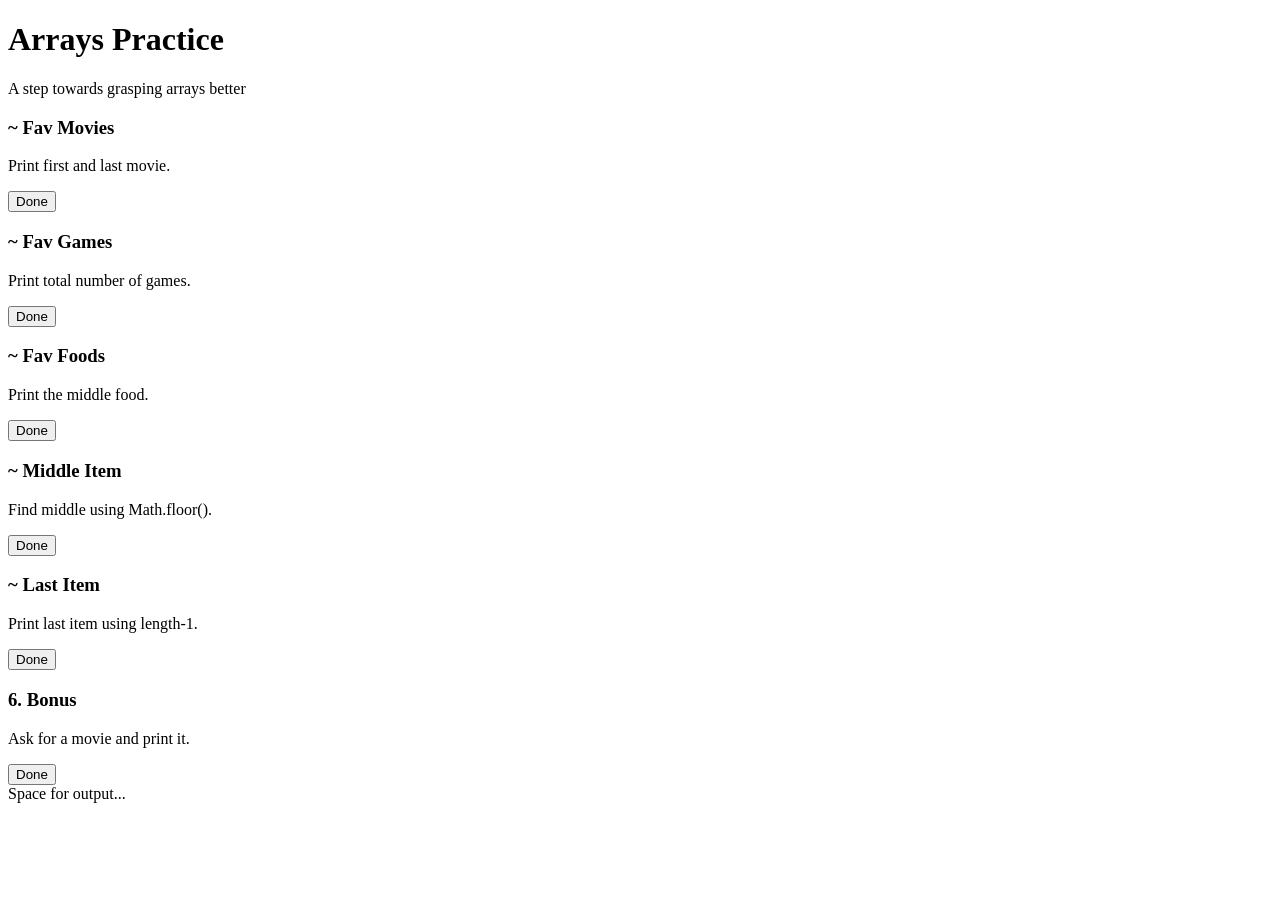
==== Day5/A.HTML @ 925985da "Updated Day5 assignment" ====
<!DOCTYPE html>
<html lang="en">
<head>
<meta charset="UTF-8">
<meta name="viewport" content="width=device-width, initial-scale=1.0">
<title>Arrays Practice</title>


<link rel="stylesheet" href="day5favthings.css">
</head>

<body>

<div class="container">

<h1>Arrays Practice</h1>
<p>A step towards grasping arrays better</p>

<div class="grid">

<div class="box">
<h3>~ Fav Movies</h3>
<p>Print first and last movie.</p>
<button onclick="moviesTask()">Done</button>
</div>

<div class="box">
<h3>~ Fav Games</h3>
<p>Print total number of games.</p>
<button onclick="gamesTask()">Done</button>
</div>

<div class="box">
<h3>~ Fav Foods</h3>
<p>Print the middle food.</p>
<button onclick="foodsTask()">Done</button>
</div>

<div class="box">
<h3>~ Middle Item</h3>
<p>Find middle using Math.floor().</p>
<button onclick="middleTask()">Done</button>
</div>

<div class="box">
<h3>~ Last Item</h3>
<p>Print last item using length-1.</p>
<button onclick="lastTask()">Done</button>
</div>

<div class="box">
<h3>6. Bonus</h3>
<p>Ask for a movie and print it.</p>
<button onclick="bonusTask()">Done</button>
</div>

</div>

<div id="output">
Space for output...
</div>

</div>


<script src="day5favthings.js"></script>

</body>
</html>
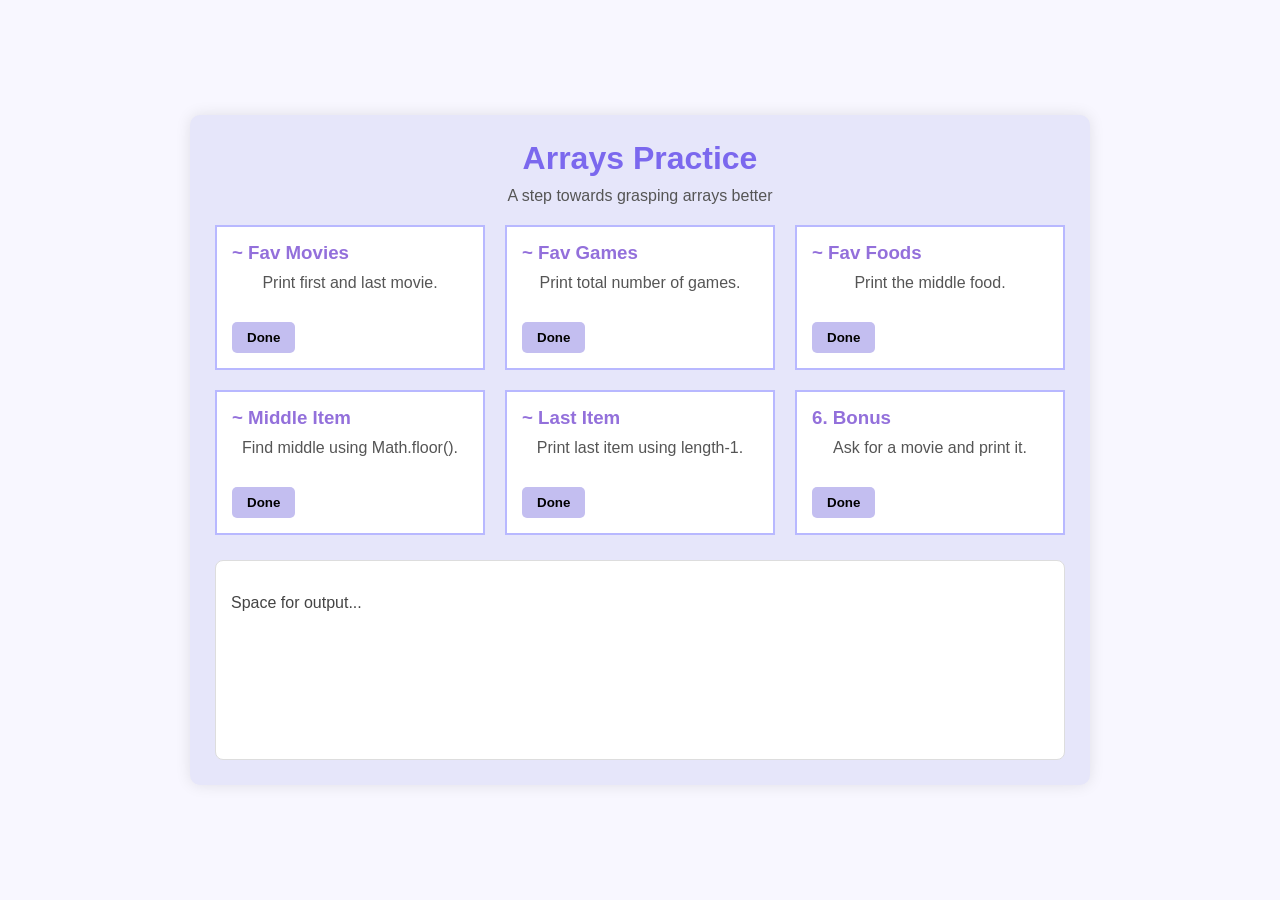
==== commit 03a08175: "Updated Day5 assignment" ====
--- a/Day5/A.HTML
+++ b/Day5/A.HTML
@@ -6,7 +6,8 @@
 <title>Arrays Practice</title>
 
 
-<link rel="stylesheet" href="day5favthings.css">
+<link rel="stylesheet" href="arrays.css">
+<link rel="jss" href="arrays.js">
 </head>
 
 <body>
--- a/Day5/arrays.css
+++ b/Day5/arrays.css
@@ -0,0 +1,86 @@
+* {
+    margin: 0;
+    padding: 0;
+    box-sizing: border-box;
+    font-family: Arial, sans-serif;
+}
+
+body {
+    background: #f8f7ff;
+    color: #333;
+    display: flex;
+    justify-content: center;
+    align-items: center;
+    min-height: 100vh;
+}
+
+.container {
+    width: 90%;
+    max-width: 900px;
+    background: #e6e6fa;
+    padding: 25px;
+    border-radius: 10px;
+    box-shadow: 0 0 15px rgba(0,0,0,0.1);
+}
+
+h1 {
+    text-align: center;
+    margin-bottom: 10px;
+    color: #7b68ee;
+}
+
+p {
+    text-align: center;
+    margin-bottom: 20px;
+    color: #555;
+}
+
+.grid {
+    display: grid;
+    grid-template-columns: repeat(auto-fit, minmax(250px, 1fr));
+    gap: 20px;
+}
+
+.box {
+    border: 2px solid #b8b8ff;
+    border-radius: 0;
+    padding: 15px;
+    background: #fff;
+    transition: transform 0.2s ease, box-shadow 0.2s ease;
+}
+
+.box:hover {
+    transform: translateY(-8px);
+    box-shadow: 0 8px 15px rgba(0,0,0,0.15);
+}
+
+.box h3 {
+    margin-bottom: 10px;
+    color: #9370db;
+}
+
+button {
+    margin-top: 10px;
+    padding: 8px 15px;
+    border: none;
+    border-radius: 5px;
+    background: #c3bef0;
+    cursor: pointer;
+    font-weight: bold;
+    transition: background 0.2s ease;
+}
+
+button:hover {
+    background: #a29bfe;
+}
+
+#output {
+    margin-top: 25px;
+    background: #fff;
+    color: #444;
+    padding: 15px;
+    border-radius: 8px;
+    min-height: 200px;
+    white-space: pre-line;
+    border: 1px solid #ddd;
+}
